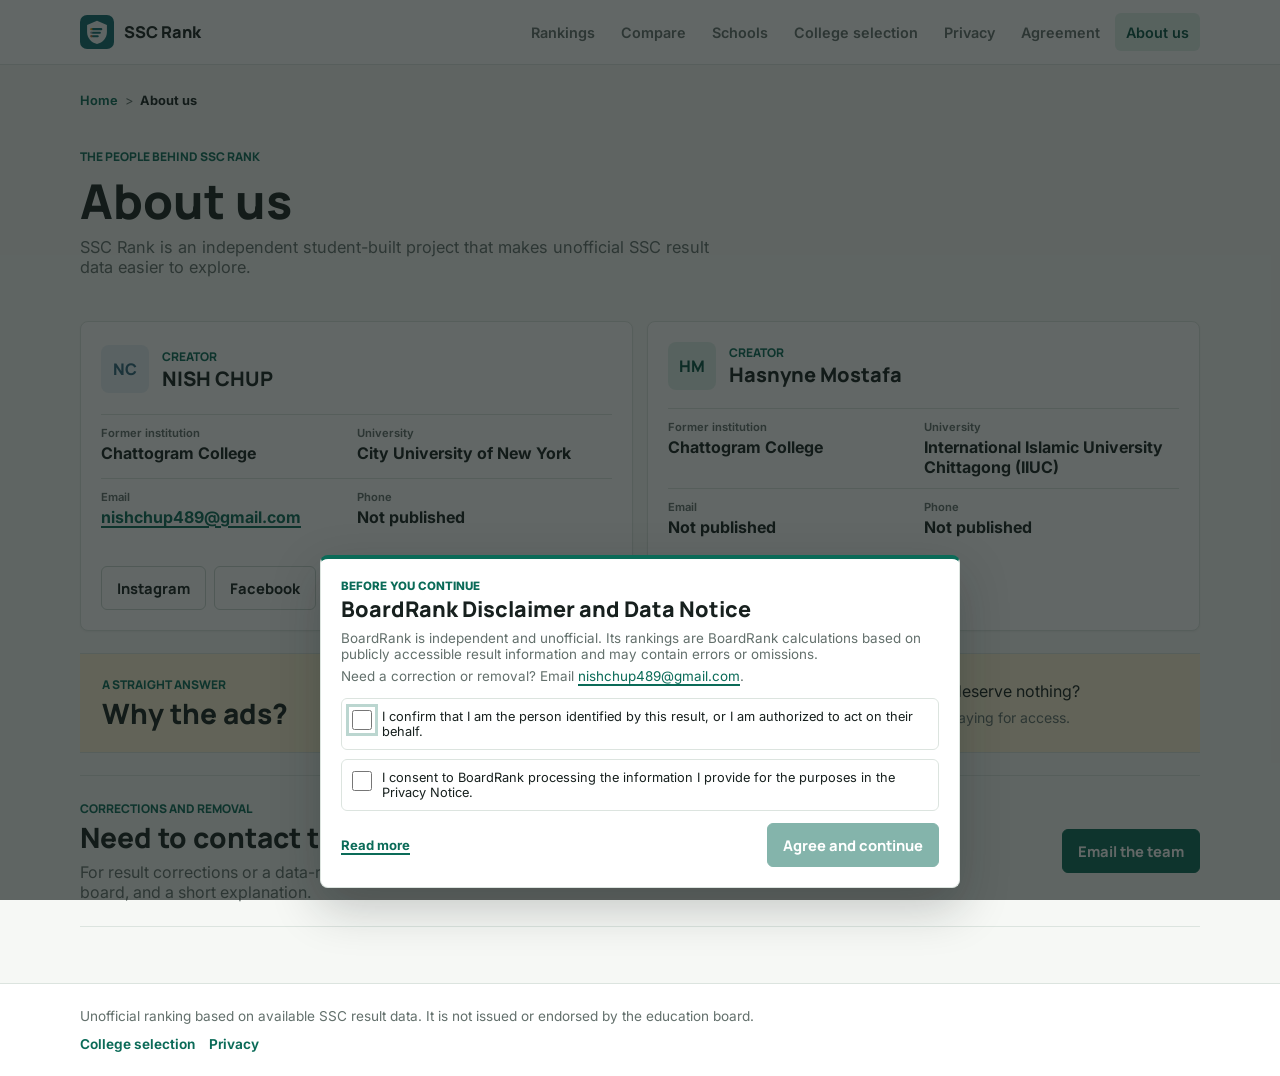
==== about/index.html @ caa02f9b "askdjfh" ====
<!doctype html>
<html lang="en">
  <head>
    <meta charset="utf-8">
    <meta name="viewport" content="width=device-width, initial-scale=1">
    <meta name="description" content="Meet the creators of SSC Rank and find project contact information.">
    <title>About Us | SSC Rank</title>
    <link rel="icon" href="/assets/logo.svg" type="image/svg+xml">
    <link rel="stylesheet" href="/css/global.css?v=5">
    <link rel="stylesheet" href="/css/home.css?v=3">
    <link rel="stylesheet" href="/css/about.css?v=3">
    <script type="module" src="/js/app.js?v=12"></script>
  </head>
  <body data-page="about">
    <header class="site-header">
      <div class="header-inner">
        <a class="brand" href="/">
          <img src="/assets/logo.svg" alt="" width="34" height="34">
          <span>SSC Rank</span>
        </a>
        <nav class="site-nav" aria-label="Primary navigation">
          <a data-nav="rankings" href="/rankings/?exam=ssc&amp;year=2026&amp;board=chattogram&amp;group=science">Rankings</a>
          <a data-nav="schools" href="/school/?exam=ssc&amp;year=2026&amp;board=chattogram&amp;group=science&amp;id=1">Schools</a>
          <a data-nav="college" href="/college/">College selection</a>
          <a data-nav="privacy" href="/privacy/">Privacy</a>
        </nav>
      </div>
    </header>

    <main class="page-shell about-page">
      <nav class="breadcrumb" aria-label="Breadcrumb"><a href="/">Home</a><span>&gt;</span><span aria-current="page">About us</span></nav>
      <section class="intro-block" aria-labelledby="page-title">
        <p class="eyebrow">The people behind SSC Rank</p>
        <h1 id="page-title">About us</h1>
        <p class="lead">SSC Rank is an independent student-built project that makes unofficial SSC result data easier to explore.</p>
      </section>

      <section class="about-grid" aria-label="Project creators">
        <article class="creator-card">
          <div class="creator-heading">
            <span class="creator-initials is-sky" aria-hidden="true">NC</span>
            <div>
              <p class="eyebrow">Creator</p>
              <h2>NISH CHUP</h2>
            </div>
          </div>
          <dl class="creator-details">
            <div><dt>Former institution</dt><dd>Chattogram College</dd></div>
            <div><dt>University</dt><dd>City University of New York</dd></div>
            <div><dt>Email</dt><dd><a href="mailto:nishchup489@gmail.com">nishchup489@gmail.com</a></dd></div>
            <div><dt>Phone</dt><dd>Not published</dd></div>
          </dl>
          <div class="creator-socials" aria-label="NISH CHUP social profiles">
            <a class="button secondary" href="https://www.instagram.com/__nish489___/" target="_blank" rel="noopener noreferrer">Instagram</a>
            <a class="button secondary" href="https://www.facebook.com/sadnan.hossain.nishthup" target="_blank" rel="noopener noreferrer">Facebook</a>
            <a class="button secondary" href="https://www.linkedin.com/in/sadnan-nishthup-7405273a5/" target="_blank" rel="noopener noreferrer">LinkedIn</a>
          </div>
        </article>

        <article class="creator-card">
          <div class="creator-heading">
            <span class="creator-initials" aria-hidden="true">HM</span>
            <div>
              <p class="eyebrow">Creator</p>
              <h2>Hasnyne Mostafa</h2>
            </div>
          </div>
          <dl class="creator-details">
            <div><dt>Former institution</dt><dd>Chattogram College</dd></div>
            <div><dt>University</dt><dd>International Islamic University Chittagong (IIUC)</dd></div>
            <div><dt>Email</dt><dd>Not published</dd></div>
            <div><dt>Phone</dt><dd>Not published</dd></div>
          </dl>
          <div class="creator-socials" aria-label="Hasnyne Mostafa social profiles">
            <a class="button secondary" href="https://www.instagram.com/hasnyne.01" target="_blank" rel="noopener noreferrer">Instagram</a>
            <a class="button secondary" href="https://www.facebook.com/hasnyne.mostafa" target="_blank" rel="noopener noreferrer">Facebook</a>
          </div>
        </article>
      </section>

      <section class="why-ads" aria-labelledby="why-ads-title">
        <div>
          <p class="eyebrow">A straight answer</p>
          <h2 id="why-ads-title">Why the ads?</h2>
        </div>
        <div class="why-ads-copy">
          <p><strong>C&apos;mon, dude.</strong> We made the website for you within 24 hours of your result. We deserve nothing?</p>
          <p>Ads help cover hosting and development so students can keep using SSC Rank without paying for access.</p>
        </div>
      </section>

      <section class="contact-band" aria-labelledby="contact-title">
        <div>
          <p class="eyebrow">Corrections and removal</p>
          <h2 id="contact-title">Need to contact the team?</h2>
          <p>For result corrections or a data-removal request, include the student name, roll number, board, and a short explanation.</p>
        </div>
        <a class="button" href="mailto:nishchup489@gmail.com?subject=SSC%20Rank%20data%20request">Email the team</a>
      </section>
    </main>

    <footer class="site-footer">
      <div class="footer-inner">
        <p data-disclaimer></p>
        <div class="footer-links"><a href="/college/">College selection</a><a href="/privacy/">Privacy</a></div>
      </div>
    </footer>
  </body>
</html>
---- css/global.css ----
@import url("https://fonts.googleapis.com/css2?family=Inter:wght@400;500;600;700&family=Manrope:wght@600;700;800&family=Noto+Sans+Bengali:wght@400;500;600;700&display=swap");

:root {
  color-scheme: light;
  --bg: #f6f8f5;
  --surface: #ffffff;
  --surface-soft: #f0f5f2;
  --text: #17201e;
  --muted: #63706c;
  --line: #dce4df;
  --line-strong: #c9d5cf;
  --primary: #0b6b58;
  --primary-strong: #075344;
  --primary-soft: #dff1e9;
  --accent: #e9ae32;
  --accent-soft: #fff4d5;
  --coral: #d9654f;
  --sky-soft: #e6f0f6;
  --success: #167052;
  --warning: #9b5c0a;
  --danger: #b42318;
  --gold: #e9ae32;
  --silver: #aeb9c0;
  --bronze: #b76c3d;
  --shadow-sm: 0 1px 2px rgba(23, 32, 30, 0.05);
  --shadow: 0 8px 24px rgba(23, 32, 30, 0.07);
  --radius: 8px;
  --radius-sm: 6px;
  --page: min(1120px, calc(100vw - 40px));
  --font-body: "Inter", "Noto Sans Bengali", system-ui, sans-serif;
  --font-display: "Manrope", "Noto Sans Bengali", system-ui, sans-serif;
  font-family: var(--font-body);
}

* {
  box-sizing: border-box;
}

html {
  min-height: 100%;
  background: var(--bg);
  scroll-behavior: smooth;
}

body {
  min-height: 100%;
  margin: 0;
  background: var(--bg);
  color: var(--text);
  font-family: var(--font-body);
  font-size: 16px;
  line-height: 1.55;
}

body,
button,
input,
select,
textarea {
  font: inherit;
}

button,
input,
select,
textarea {
  letter-spacing: 0;
}

button,
a {
  -webkit-tap-highlight-color: transparent;
}

a {
  color: var(--primary);
  text-decoration-thickness: 1.5px;
  text-underline-offset: 3px;
}

a:hover {
  color: var(--primary-strong);
}

img,
svg {
  display: block;
  max-width: 100%;
}

.lucide {
  width: 19px;
  height: 19px;
  flex: 0 0 auto;
  stroke-width: 2.1;
}

i[data-lucide] {
  width: 19px;
  height: 19px;
  display: inline-block;
  flex: 0 0 auto;
}

:focus-visible {
  outline: 3px solid rgba(11, 107, 88, 0.28);
  outline-offset: 3px;
}

.site-header {
  position: sticky;
  top: 0;
  z-index: 30;
  border-bottom: 1px solid rgba(220, 228, 223, 0.9);
  background: rgba(255, 255, 255, 0.96);
  backdrop-filter: blur(14px);
}

.header-inner {
  width: var(--page);
  min-height: 64px;
  margin: 0 auto;
  display: flex;
  align-items: center;
  justify-content: space-between;
  gap: 20px;
}

.brand {
  display: inline-flex;
  align-items: center;
  gap: 10px;
  color: var(--text);
  font-family: var(--font-display);
  font-size: 1.02rem;
  font-weight: 800;
  text-decoration: none;
  white-space: nowrap;
}

.brand img {
  width: 34px;
  height: 34px;
}

.site-nav {
  display: flex;
  align-items: center;
  justify-content: flex-end;
  gap: 4px;
}

.site-nav a {
  min-height: 38px;
  display: inline-flex;
  align-items: center;
  border-radius: var(--radius-sm);
  padding: 8px 11px;
  color: var(--muted);
  font-size: 0.9rem;
  font-weight: 600;
  text-decoration: none;
}

.site-nav a:hover,
.site-nav a.is-active {
  background: var(--primary-soft);
  color: var(--primary-strong);
}

.mobile-header-context {
  display: none;
}

.page-shell {
  width: var(--page);
  margin: 0 auto;
  padding: 28px 0 56px;
}

.intro-block {
  display: grid;
  gap: 10px;
  max-width: 720px;
  margin: 0 0 22px;
}

.eyebrow {
  margin: 0;
  color: var(--primary);
  font-family: var(--font-display);
  font-size: 0.75rem;
  font-weight: 800;
  letter-spacing: 0;
  text-transform: uppercase;
}

h1,
h2,
h3,
p {
  margin-top: 0;
}

h1,
h2,
h3 {
  font-family: var(--font-display);
  letter-spacing: 0;
}

h1 {
  margin-bottom: 0;
  font-size: clamp(2rem, 5vw, 3rem);
  line-height: 1.08;
  font-weight: 800;
}

h2 {
  font-size: clamp(1.3rem, 3vw, 1.75rem);
  line-height: 1.2;
  font-weight: 800;
}

h3 {
  font-size: 1rem;
  line-height: 1.3;
  font-weight: 750;
}

.lead {
  max-width: 640px;
  margin: 0;
  color: var(--muted);
  font-size: 1.02rem;
}

.notice {
  border: 1px solid var(--line);
  border-left: 3px solid var(--primary);
  border-radius: var(--radius);
  background: var(--surface);
  box-shadow: var(--shadow-sm);
  padding: 12px 14px;
  color: var(--muted);
  font-size: 0.9rem;
}

.notice strong {
  color: var(--text);
}

.notice.warning {
  border-left-color: var(--accent);
}

.notice.compact {
  display: flex;
  align-items: flex-start;
  gap: 9px;
  margin: 14px 0 0;
  border: 0;
  border-radius: 0;
  background: transparent;
  box-shadow: none;
  padding: 0;
  font-size: 0.82rem;
}

.notice.compact .lucide {
  width: 17px;
  height: 17px;
  margin-top: 1px;
  color: var(--primary);
}

.breadcrumb {
  display: flex;
  align-items: center;
  gap: 7px;
  margin: 0 0 18px;
  overflow-x: auto;
  color: var(--muted);
  font-size: 0.8rem;
  scrollbar-width: none;
  white-space: nowrap;
}

.breadcrumb::-webkit-scrollbar {
  display: none;
}

.breadcrumb a {
  color: var(--primary);
  font-weight: 650;
  text-decoration: none;
}

.breadcrumb [aria-current="page"] {
  color: var(--text);
  font-weight: 700;
}

.section {
  margin-top: 30px;
}

.card {
  border: 1px solid var(--line);
  border-radius: var(--radius);
  background: var(--surface);
  box-shadow: var(--shadow-sm);
}

.segmented-control {
  display: grid;
  grid-template-columns: repeat(2, minmax(0, 1fr));
  gap: 3px;
  border: 1px solid var(--line);
  border-radius: var(--radius);
  background: var(--surface-soft);
  padding: 3px;
}

.segmented-control button,
.segmented-control a {
  min-height: 38px;
  display: inline-flex;
  align-items: center;
  justify-content: center;
  border: 0;
  border-radius: var(--radius-sm);
  background: transparent;
  color: var(--muted);
  padding: 7px 10px;
  font-size: 0.82rem;
  font-weight: 700;
  text-decoration: none;
  cursor: pointer;
}

.segmented-control button.is-active,
.segmented-control button[aria-pressed="true"],
.segmented-control a.is-active {
  background: var(--surface);
  box-shadow: var(--shadow-sm);
  color: var(--text);
}

.button,
button.button {
  min-height: 44px;
  display: inline-flex;
  align-items: center;
  justify-content: center;
  gap: 8px;
  border: 1px solid var(--primary);
  border-radius: var(--radius-sm);
  background: var(--primary);
  color: #fff;
  padding: 9px 15px;
  font-family: var(--font-display);
  font-size: 0.92rem;
  font-weight: 750;
  text-decoration: none;
  cursor: pointer;
}

.button:hover,
button.button:hover {
  background: var(--primary-strong);
  color: #fff;
}

.button.secondary,
button.button.secondary {
  border-color: var(--line-strong);
  background: var(--surface);
  color: var(--text);
}

.button.secondary:hover,
button.button.secondary:hover {
  border-color: var(--primary);
  background: var(--primary-soft);
  color: var(--primary-strong);
}

.button.ghost,
button.button.ghost {
  border-color: transparent;
  background: transparent;
  color: var(--primary);
}

.button.small,
button.button.small {
  min-height: 38px;
  padding: 7px 11px;
  font-size: 0.84rem;
}

.button.icon-only,
button.button.icon-only {
  width: 44px;
  padding: 0;
}

.button:disabled,
button:disabled {
  opacity: 0.5;
  cursor: not-allowed;
}

.badge {
  min-height: 24px;
  display: inline-flex;
  align-items: center;
  width: max-content;
  border-radius: 999px;
  background: var(--primary-soft);
  color: var(--primary-strong);
  padding: 3px 9px;
  font-size: 0.72rem;
  font-weight: 750;
}

.badge.gold {
  background: var(--accent-soft);
  color: #745200;
}

.badge.silver {
  background: #edf0f2;
  color: #536068;
}

.badge.bronze {
  background: #f5e5da;
  color: #734221;
}

.status-box {
  display: grid;
  gap: 10px;
  border: 1px dashed var(--line-strong);
  border-radius: var(--radius);
  background: rgba(255, 255, 255, 0.8);
  padding: 20px;
  color: var(--muted);
}

.status-box.error {
  border-color: rgba(180, 35, 24, 0.3);
  background: #fff8f7;
  color: #7a271a;
}

.site-footer {
  border-top: 1px solid var(--line);
  background: var(--surface);
}

.footer-inner {
  width: var(--page);
  margin: 0 auto;
  padding: 24px 0;
  display: grid;
  gap: 12px;
  color: var(--muted);
  font-size: 0.85rem;
}

.footer-inner p {
  margin-bottom: 0;
}

.footer-links {
  display: flex;
  flex-wrap: wrap;
  gap: 14px;
}

.footer-links a {
  font-weight: 650;
  text-decoration: none;
}

.mobile-nav {
  display: none;
}

body.has-consent-gate {
  overflow: hidden;
}

.consent-gate {
  position: fixed;
  inset: 0;
  z-index: 200;
  display: grid;
  align-items: end;
  background: rgba(17, 25, 23, 0.66);
  padding: 12px;
}

.consent-dialog {
  width: min(640px, 100%);
  max-height: calc(100dvh - 24px);
  overflow: auto;
  margin: 0 auto;
  border: 1px solid var(--line);
  border-top: 4px solid var(--primary);
  border-radius: var(--radius);
  background: var(--surface);
  box-shadow: 0 18px 50px rgba(17, 25, 23, 0.24);
  padding: 20px;
}

.consent-dialog h2,
.consent-dialog p {
  margin: 0;
}

.consent-dialog h2 {
  margin-top: 3px;
  font-size: 1.35rem;
}

.consent-kicker {
  color: var(--primary);
  font-size: 0.72rem;
  font-weight: 800;
  text-transform: uppercase;
}

.consent-summary,
.consent-contact {
  color: var(--muted);
  font-size: 0.84rem;
}

.consent-summary {
  margin-top: 8px !important;
}

.consent-contact {
  margin-top: 6px !important;
}

.consent-form {
  display: grid;
  gap: 9px;
  margin-top: 14px;
}

.consent-choice {
  min-height: 48px;
  display: grid;
  grid-template-columns: 20px minmax(0, 1fr);
  gap: 10px;
  align-items: start;
  border: 1px solid var(--line);
  border-radius: var(--radius-sm);
  padding: 10px;
  color: var(--text);
  font-size: 0.8rem;
  cursor: pointer;
}

.consent-choice input {
  width: 20px;
  height: 20px;
  margin: 1px 0 0;
  accent-color: var(--primary);
}

.consent-actions {
  display: flex;
  align-items: center;
  justify-content: space-between;
  gap: 14px;
  margin-top: 3px;
}

.consent-actions a {
  min-height: 44px;
  display: inline-flex;
  align-items: center;
  font-size: 0.82rem;
  font-weight: 700;
}

.sr-only {
  position: absolute;
  width: 1px;
  height: 1px;
  padding: 0;
  margin: -1px;
  overflow: hidden;
  clip: rect(0, 0, 0, 0);
  white-space: nowrap;
  border: 0;
}

[hidden] {
  display: none !important;
}

@media (min-width: 761px) and (max-width: 900px) {
  .site-nav a[href="#boards"] {
    display: none;
  }

  .site-nav a {
    padding-right: 9px;
    padding-left: 9px;
    font-size: 0.84rem;
  }
}

@media (max-width: 760px) {
  :root {
    --page: calc(100vw - 24px);
  }

  body {
    padding-bottom: calc(68px + env(safe-area-inset-bottom));
    font-size: 15px;
  }

  .header-inner {
    min-height: 58px;
  }

  .brand {
    gap: 8px;
    font-size: 0.96rem;
  }

  .brand img {
    width: 32px;
    height: 32px;
  }

  .site-nav {
    display: none;
  }

  .mobile-header-context {
    min-height: 30px;
    display: inline-flex;
    align-items: center;
    border: 1px solid var(--line);
    border-radius: 999px;
    background: var(--surface-soft);
    padding: 4px 9px;
    color: var(--primary-strong);
    font-size: 0.72rem;
    font-weight: 700;
  }

  .page-shell {
    padding: 18px 0 36px;
  }

  .breadcrumb {
    margin-bottom: 13px;
    font-size: 0.75rem;
  }

  h1 {
    font-size: 1.9rem;
  }

  h2 {
    font-size: 1.3rem;
  }

  .lead {
    font-size: 0.94rem;
  }

  .site-footer {
    display: none;
  }

  .consent-gate {
    padding: 8px 8px calc(8px + env(safe-area-inset-bottom));
  }

  .consent-dialog {
    max-height: calc(100dvh - 16px - env(safe-area-inset-bottom));
    padding: 16px;
  }

  .consent-dialog h2 {
    font-size: 1.18rem;
  }

  .consent-actions {
    align-items: stretch;
    flex-direction: column-reverse;
    gap: 4px;
  }

  .consent-actions .button,
  .consent-actions a {
    width: 100%;
    justify-content: center;
  }

  .mobile-nav {
    position: fixed;
    right: 0;
    bottom: 0;
    left: 0;
    z-index: 40;
    min-height: calc(64px + env(safe-area-inset-bottom));
    display: grid;
    grid-template-columns: repeat(5, minmax(0, 1fr));
    border-top: 1px solid var(--line);
    background: rgba(255, 255, 255, 0.98);
    padding: 5px 8px env(safe-area-inset-bottom);
    box-shadow: 0 -8px 24px rgba(23, 32, 30, 0.08);
    backdrop-filter: blur(14px);
  }

  .mobile-nav > a,
  .mobile-nav summary {
    min-width: 0;
    min-height: 54px;
    display: flex;
    flex-direction: column;
    align-items: center;
    justify-content: center;
    gap: 2px;
    border-radius: var(--radius-sm);
    color: var(--muted);
    font-size: 0.68rem;
    font-weight: 650;
    text-decoration: none;
    cursor: pointer;
    list-style: none;
  }

  .mobile-nav summary::-webkit-details-marker {
    display: none;
  }

  .mobile-nav > a.is-active,
  .mobile-more.is-active summary {
    background: var(--primary-soft);
    color: var(--primary-strong);
  }

  .mobile-nav .lucide {
    width: 21px;
    height: 21px;
  }

  .mobile-more {
    position: relative;
  }

  .mobile-more-menu {
    position: fixed;
    right: 12px;
    bottom: calc(72px + env(safe-area-inset-bottom));
    width: min(240px, calc(100vw - 24px));
    display: grid;
    gap: 4px;
    border: 1px solid var(--line);
    border-radius: var(--radius);
    background: var(--surface);
    box-shadow: var(--shadow);
    padding: 8px;
  }

  .mobile-more-menu a {
    min-height: 44px;
    display: flex;
    align-items: center;
    gap: 10px;
    border-radius: var(--radius-sm);
    padding: 8px 10px;
    color: var(--text);
    font-weight: 650;
    text-decoration: none;
  }
}

@media (prefers-reduced-motion: reduce) {
  html {
    scroll-behavior: auto;
  }

  *,
  *::before,
  *::after {
    scroll-behavior: auto !important;
    transition-duration: 0.01ms !important;
  }
}
---- css/home.css ----
.home-page {
  padding-top: 0;
}

.home-hero {
  display: grid;
  grid-template-columns: minmax(0, 1.05fr) minmax(340px, 0.95fr);
  gap: 56px;
  align-items: center;
  min-height: 560px;
  padding: 56px 0 48px;
}

.home-copy {
  display: grid;
  gap: 18px;
  max-width: 620px;
}

.home-copy h1 {
  max-width: 600px;
  font-size: clamp(2.5rem, 6vw, 4.65rem);
  line-height: 1.01;
}

.home-copy .lead {
  max-width: 560px;
  font-size: 1.08rem;
}

.context-chips {
  display: flex;
  flex-wrap: wrap;
  gap: 8px;
}

.context-chip {
  min-height: 30px;
  display: inline-flex;
  align-items: center;
  gap: 6px;
  border: 1px solid var(--line);
  border-radius: 999px;
  background: var(--surface);
  padding: 5px 10px;
  color: var(--muted);
  font-size: 0.78rem;
  font-weight: 650;
}

.context-chip.is-live {
  border-color: rgba(11, 107, 88, 0.2);
  background: var(--primary-soft);
  color: var(--primary-strong);
}

.context-chip.is-live::before {
  width: 7px;
  height: 7px;
  border-radius: 50%;
  background: var(--primary);
  content: "";
}

.home-finder {
  border: 1px solid var(--line);
  border-top: 4px solid var(--primary);
  border-radius: var(--radius);
  background: var(--surface);
  box-shadow: var(--shadow);
  padding: 22px;
}

.home-finder h2 {
  margin: 0 0 5px;
  font-size: 1.35rem;
}

.home-finder > p {
  margin: 0 0 18px;
  color: var(--muted);
  font-size: 0.9rem;
}

.finder-form {
  display: grid;
  gap: 14px;
}

.home-search-modes {
  grid-template-columns: repeat(3, minmax(0, 1fr));
}

.home-search-modes button {
  min-height: 44px;
  padding-right: 6px;
  padding-left: 6px;
}

.form-label {
  display: block;
  margin-bottom: 6px;
  color: var(--text);
  font-size: 0.78rem;
  font-weight: 700;
}

.finder-form select,
.finder-form input {
  width: 100%;
  min-height: 48px;
  border: 1px solid var(--line-strong);
  border-radius: var(--radius-sm);
  background: var(--surface);
  color: var(--text);
  padding: 11px 12px;
}

.finder-form input::placeholder {
  color: #8b9692;
}

.finder-submit {
  width: 100%;
}

.finder-error {
  margin: -4px 0 0;
  color: var(--danger);
  font-size: 0.8rem;
  font-weight: 600;
}

.home-trust {
  display: grid;
  grid-template-columns: repeat(3, minmax(0, 1fr));
  border-top: 1px solid var(--line);
  border-bottom: 1px solid var(--line);
}

.trust-item {
  min-height: 96px;
  display: grid;
  grid-template-columns: auto 1fr;
  gap: 12px;
  align-items: center;
  padding: 20px;
}

.trust-item + .trust-item {
  border-left: 1px solid var(--line);
}

.trust-icon {
  width: 40px;
  height: 40px;
  display: grid;
  place-items: center;
  border-radius: var(--radius);
  background: var(--primary-soft);
  color: var(--primary);
}

.trust-icon.is-gold {
  background: var(--accent-soft);
  color: var(--warning);
}

.trust-icon.is-sky {
  background: var(--sky-soft);
  color: #30677f;
}

.trust-item strong,
.trust-item span {
  display: block;
}

.trust-item strong {
  font-family: var(--font-display);
  font-size: 0.92rem;
}

.trust-item span {
  color: var(--muted);
  font-size: 0.78rem;
}

.browse-section {
  padding: 48px 0 8px;
}

.browse-heading {
  display: flex;
  align-items: flex-end;
  justify-content: space-between;
  gap: 20px;
  margin-bottom: 18px;
}

.browse-heading h2,
.browse-heading p {
  margin-bottom: 0;
}

.browse-heading p {
  color: var(--muted);
}

.quick-group-grid {
  display: grid;
  grid-template-columns: repeat(3, 1fr);
  gap: 12px;
}

.quick-group-card {
  min-height: 142px;
  display: grid;
  grid-template-rows: auto 1fr auto;
  gap: 10px;
  border: 1px solid var(--line);
  border-radius: var(--radius);
  background: var(--surface);
  box-shadow: var(--shadow-sm);
  padding: 17px;
  color: var(--text);
  text-decoration: none;
}

.quick-group-card:hover {
  border-color: rgba(11, 107, 88, 0.35);
  color: var(--text);
  box-shadow: var(--shadow);
}

.quick-group-card.is-coming-soon {
  border-style: dashed;
  background: #f8faf8;
  box-shadow: none;
  cursor: not-allowed;
}

.quick-group-card.is-coming-soon:hover {
  border-color: var(--line-strong);
  box-shadow: none;
}

.quick-group-card.is-coming-soon .card-link-label {
  color: var(--warning);
}

.release-notice {
  margin: 0 0 6px;
}

.quick-group-card .group-icon {
  width: 36px;
  height: 36px;
  display: grid;
  place-items: center;
  border-radius: var(--radius);
  background: var(--primary-soft);
  color: var(--primary);
}

.quick-group-card:nth-child(2) .group-icon {
  background: var(--sky-soft);
  color: #30677f;
}

.quick-group-card:nth-child(3) .group-icon {
  background: var(--accent-soft);
  color: var(--warning);
}

.quick-group-card h3,
.quick-group-card p {
  margin: 0;
}

.quick-group-card p {
  color: var(--muted);
  font-size: 0.82rem;
}

.card-link-label {
  display: flex;
  align-items: center;
  justify-content: space-between;
  color: var(--primary);
  font-size: 0.8rem;
  font-weight: 700;
}

.selection-page {
  display: grid;
  gap: 22px;
}

.selection-grid {
  display: grid;
  grid-template-columns: repeat(auto-fit, minmax(220px, 1fr));
  gap: 12px;
}

.selection-card {
  min-height: 156px;
  display: flex;
  flex-direction: column;
  justify-content: space-between;
  gap: 16px;
  border: 1px solid var(--line);
  border-radius: var(--radius);
  background: var(--surface);
  box-shadow: var(--shadow-sm);
  padding: 17px;
  color: var(--text);
  text-decoration: none;
}

.selection-card:hover {
  border-color: rgba(11, 107, 88, 0.35);
  color: var(--text);
  box-shadow: var(--shadow);
}

.selection-card.is-active {
  border-top: 3px solid var(--primary);
}

.selection-card.is-disabled {
  background: #f3f5f3;
  color: var(--muted);
  box-shadow: none;
}

.selection-card.is-disabled:hover {
  border-color: var(--line);
}

.selection-card h2,
.selection-card h3 {
  margin: 0 0 6px;
  font-size: 1.18rem;
}

.selection-card p {
  margin: 0;
  color: var(--muted);
  font-size: 0.86rem;
}

.selection-card-footer {
  display: flex;
  align-items: center;
  justify-content: space-between;
  gap: 10px;
  color: var(--primary);
  font-size: 0.82rem;
  font-weight: 700;
}

.selection-meta {
  display: grid;
  gap: 6px;
}

.context-panel {
  display: grid;
  gap: 8px;
  border: 1px solid var(--line);
  border-radius: var(--radius);
  background: var(--surface);
  padding: 16px;
}

.context-panel p {
  margin: 0;
  color: var(--muted);
}

.board-section {
  scroll-margin-top: 82px;
  border-top: 1px solid var(--line);
  padding: 46px 0 50px;
}

.board-section .browse-heading {
  margin-bottom: 6px;
}

.section-lead {
  max-width: 680px;
  margin: 0 0 20px;
  color: var(--muted);
  font-size: 0.92rem;
}

.home-board-grid {
  grid-template-columns: repeat(3, minmax(0, 1fr));
}

.home-board-grid .selection-card {
  min-height: 132px;
}

.home-board-grid .selection-card.is-active {
  grid-column: span 2;
  background: var(--surface);
}

.ssc-overview {
  display: grid;
  grid-template-columns: minmax(0, 0.9fr) minmax(420px, 1.1fr);
  gap: 48px;
  align-items: center;
  border-top: 1px solid var(--line);
  padding: 50px 0 10px;
}

.overview-copy {
  display: grid;
  gap: 9px;
}

.overview-copy h2,
.overview-copy p {
  margin: 0;
}

.overview-copy p:not(.eyebrow) {
  color: var(--muted);
}

.overview-copy a {
  width: max-content;
  margin-top: 4px;
  font-size: 0.88rem;
  font-weight: 700;
}

.overview-stats {
  display: grid;
  grid-template-columns: repeat(4, minmax(0, 1fr));
  margin: 0;
  border-top: 1px solid var(--line);
  border-bottom: 1px solid var(--line);
}

.overview-stats div {
  min-width: 0;
  padding: 18px 14px;
}

.overview-stats div + div {
  border-left: 1px solid var(--line);
}

.overview-stats dt {
  color: var(--text);
  font-family: var(--font-display);
  font-size: 1.65rem;
  font-weight: 800;
  line-height: 1.1;
}

.overview-stats dd {
  margin: 5px 0 0;
  color: var(--muted);
  font-size: 0.76rem;
}

.visit-section {
  display: grid;
  grid-template-columns: minmax(0, 1fr) minmax(420px, 0.9fr);
  gap: 48px;
  align-items: center;
  border-top: 1px solid var(--line);
  padding: 34px 0 2px;
}

.visit-copy {
  display: grid;
  gap: 7px;
}

.visit-copy h2,
.visit-copy p {
  margin: 0;
}

.visit-copy p:not(.eyebrow) {
  color: var(--muted);
  font-size: 0.86rem;
}

.visit-stats {
  display: grid;
  grid-template-columns: repeat(3, minmax(0, 1fr));
  margin: 0;
  border: 1px solid var(--line);
  border-radius: var(--radius);
  background: var(--surface);
}

.visit-stats div {
  min-width: 0;
  padding: 15px;
}

.visit-stats div + div {
  border-left: 1px solid var(--line);
}

.visit-stats dt {
  font-family: var(--font-display);
  font-size: 1.45rem;
  font-weight: 800;
  font-variant-numeric: tabular-nums;
}

.visit-stats dd {
  margin: 3px 0 0;
  color: var(--muted);
  font-size: 0.72rem;
}

.home-footer-inner {
  grid-template-columns: minmax(0, 1fr) auto;
  gap: 40px;
  align-items: start;
  padding: 32px 0;
}

.footer-brand-block,
.footer-credit-block {
  display: grid;
  gap: 9px;
}

.footer-brand-block > p {
  max-width: 420px;
}

.footer-credit-block {
  justify-items: end;
  text-align: right;
}

.footer-credit-block .footer-links {
  justify-content: flex-end;
}

@media (max-width: 820px) {
  .home-hero {
    grid-template-columns: 1fr;
    gap: 32px;
    min-height: 0;
    padding: 42px 0;
  }

  .home-copy {
    max-width: 680px;
  }

  .quick-group-grid {
    grid-template-columns: 1fr;
  }

  .ssc-overview {
    grid-template-columns: 1fr;
    gap: 24px;
  }

  .visit-section {
    grid-template-columns: 1fr;
    gap: 20px;
  }
}

@media (max-width: 760px) {
  .home-hero {
    gap: 18px;
    padding: 20px 0 24px;
  }

  .home-copy {
    gap: 12px;
  }

  .home-copy h1 {
    max-width: 340px;
    font-size: 2.45rem;
    line-height: 1.04;
  }

  .home-copy .lead {
    font-size: 0.94rem;
  }

  .home-finder {
    padding: 17px;
  }

  .home-trust {
    grid-template-columns: 1fr;
  }

  .trust-item {
    min-height: 76px;
    padding: 14px 0;
  }

  .trust-item + .trust-item {
    border-top: 1px solid var(--line);
    border-left: 0;
  }

  .browse-section {
    padding-top: 34px;
  }

  .browse-heading {
    align-items: flex-start;
    flex-direction: column;
    gap: 4px;
  }

  .selection-grid {
    grid-template-columns: 1fr;
  }

  .selection-card {
    min-height: 132px;
  }

  .board-section {
    scroll-margin-top: 66px;
    padding: 34px 0;
  }

  .home-board-grid {
    grid-template-columns: repeat(2, minmax(0, 1fr));
    gap: 9px;
  }

  .home-board-grid .selection-card {
    min-height: 112px;
    gap: 10px;
    padding: 13px;
  }

  .home-board-grid .selection-card.is-active {
    grid-column: span 2;
    min-height: 124px;
  }

  .home-board-grid .selection-card.is-disabled p {
    display: none;
  }

  .home-board-grid .selection-card.is-disabled .selection-card-footer > :last-child {
    display: none;
  }

  .home-board-grid .selection-card h2 {
    font-size: 1rem;
  }

  .home-board-grid .selection-card-footer {
    align-items: flex-end;
    font-size: 0.72rem;
  }

  .ssc-overview {
    gap: 20px;
    padding: 36px 0 4px;
  }

  .visit-section {
    gap: 16px;
    padding-top: 30px;
  }

  .visit-stats div {
    padding: 12px 9px;
  }

  .visit-stats dt {
    font-size: 1.25rem;
  }

  .overview-stats {
    grid-template-columns: repeat(2, minmax(0, 1fr));
  }

  .overview-stats div:nth-child(3) {
    border-left: 0;
  }

  .overview-stats div:nth-child(n + 3) {
    border-top: 1px solid var(--line);
  }

  .home-footer {
    display: block;
  }

  .home-footer-inner {
    grid-template-columns: 1fr;
    gap: 24px;
    padding: 28px 0 30px;
  }

  .footer-credit-block {
    justify-items: start;
    text-align: left;
  }

  .footer-credit-block .footer-links {
    justify-content: flex-start;
  }
}
---- css/about.css ----
.about-page {
  display: grid;
  gap: 22px;
}

.about-grid {
  display: grid;
  grid-template-columns: repeat(2, minmax(0, 1fr));
  gap: 14px;
}

.creator-card {
  min-width: 0;
  display: grid;
  gap: 18px;
  border: 1px solid var(--line);
  border-radius: var(--radius);
  background: var(--surface);
  box-shadow: var(--shadow-sm);
  padding: 20px;
}

.creator-heading {
  display: flex;
  gap: 13px;
  align-items: center;
}

.creator-heading h2 {
  margin: 2px 0 0;
  font-size: 1.25rem;
}

.creator-initials {
  width: 48px;
  height: 48px;
  display: grid;
  flex: 0 0 auto;
  place-items: center;
  border-radius: var(--radius);
  background: var(--primary-soft);
  color: var(--primary-strong);
  font-family: var(--font-display);
  font-weight: 800;
}

.creator-initials.is-sky {
  background: var(--sky-soft);
  color: #30677f;
}

.creator-details {
  display: grid;
  grid-template-columns: repeat(2, minmax(0, 1fr));
  margin: 0;
}

.creator-details div {
  min-width: 0;
  border-top: 1px solid var(--line);
  padding: 11px 12px 11px 0;
}

.creator-details dt {
  color: var(--muted);
  font-size: 0.7rem;
  font-weight: 650;
}

.creator-details dd {
  margin: 3px 0 0;
  overflow-wrap: anywhere;
  font-weight: 700;
}

.creator-socials {
  display: flex;
  flex-wrap: wrap;
  gap: 8px;
  align-self: end;
}

.creator-socials .button {
  width: max-content;
}

.why-ads {
  display: grid;
  grid-template-columns: minmax(180px, 0.45fr) minmax(0, 1.55fr);
  gap: 32px;
  border-top: 1px solid var(--line);
  border-bottom: 1px solid var(--line);
  background: var(--accent-soft);
  padding: 22px;
}

.why-ads h2,
.why-ads p {
  margin: 0;
}

.why-ads h2 {
  margin-top: 4px;
}

.why-ads-copy {
  display: grid;
  gap: 8px;
  align-content: center;
}

.why-ads-copy p:last-child {
  color: var(--muted);
  font-size: 0.88rem;
}

.contact-band {
  display: flex;
  align-items: center;
  justify-content: space-between;
  gap: 24px;
  border-top: 1px solid var(--line);
  border-bottom: 1px solid var(--line);
  padding: 24px 0;
}

.contact-band h2,
.contact-band p {
  margin: 0;
}

.contact-band h2 {
  margin-top: 4px;
}

.contact-band p:not(.eyebrow) {
  max-width: 680px;
  margin-top: 7px;
  color: var(--muted);
}

@media (max-width: 760px) {
  .about-grid {
    grid-template-columns: 1fr;
  }

  .creator-card {
    padding: 16px;
  }

  .creator-details {
    grid-template-columns: 1fr;
  }

  .contact-band {
    align-items: flex-start;
    flex-direction: column;
  }

  .why-ads {
    grid-template-columns: 1fr;
    gap: 12px;
    padding: 18px 14px;
  }
}
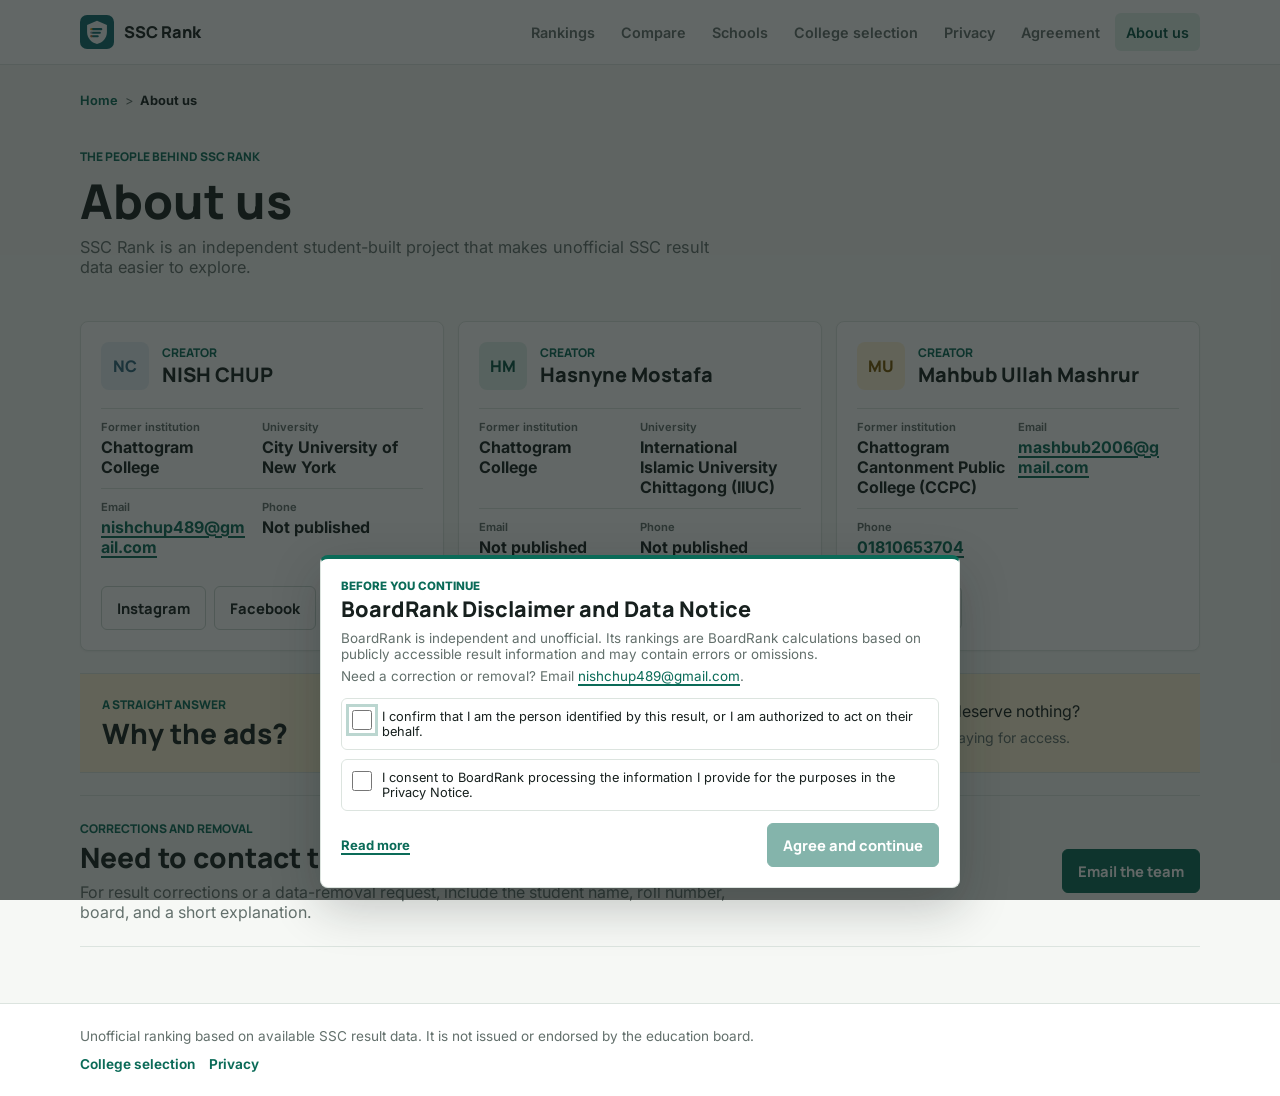
==== commit 840275a6: "asdjkfhasdlk" ====
--- a/about/index.html
+++ b/about/index.html
@@ -3,13 +3,15 @@
   <head>
     <meta charset="utf-8">
     <meta name="viewport" content="width=device-width, initial-scale=1">
-    <meta name="description" content="Meet the creators of SSC Rank and find project contact information.">
-    <title>About Us | SSC Rank</title>
+    <meta name="description" content="Learn about SSC Rank, an independent project that helps students explore available SSC result data.">
+    <meta name="robots" content="index,follow,max-image-preview:large,max-snippet:-1,max-video-preview:-1">
+    <title>About SSC Rank | Independent SSC Result Explorer</title>
     <link rel="icon" href="/assets/logo.svg" type="image/svg+xml">
     <link rel="stylesheet" href="/css/global.css?v=5">
     <link rel="stylesheet" href="/css/home.css?v=3">
-    <link rel="stylesheet" href="/css/about.css?v=3">
-    <script type="module" src="/js/app.js?v=12"></script>
+    <link rel="stylesheet" href="/css/about.css?v=4">
+    <script type="module" src="/js/app.js?v=14"></script>
+    <script type="module" src="/js/seo.js?v=1"></script>
   </head>
   <body data-page="about">
     <header class="site-header">
@@ -76,6 +78,24 @@
             <a class="button secondary" href="https://www.facebook.com/hasnyne.mostafa" target="_blank" rel="noopener noreferrer">Facebook</a>
           </div>
         </article>
+
+        <article class="creator-card">
+          <div class="creator-heading">
+            <span class="creator-initials is-gold" aria-hidden="true">MU</span>
+            <div>
+              <p class="eyebrow">Creator</p>
+              <h2>Mahbub Ullah Mashrur</h2>
+            </div>
+          </div>
+          <dl class="creator-details">
+            <div><dt>Former institution</dt><dd>Chattogram Cantonment Public College (CCPC)</dd></div>
+            <div><dt>Email</dt><dd><a href="mailto:mashbub2006@gmail.com">mashbub2006@gmail.com</a></dd></div>
+            <div><dt>Phone</dt><dd><a href="tel:+8801810653704">01810653704</a></dd></div>
+          </dl>
+          <div class="creator-socials" aria-label="Mahbub Ullah Mashrur social profiles">
+            <a class="button secondary" href="https://www.instagram.com/mahbubullahmashrur/" target="_blank" rel="noopener noreferrer">Instagram</a>
+          </div>
+        </article>
       </section>
 
       <section class="why-ads" aria-labelledby="why-ads-title">
--- a/css/home.css
+++ b/css/home.css
@@ -494,6 +494,10 @@
   font-size: 0.86rem;
 }
 
+.visit-copy [data-traffic-status].is-error {
+  color: var(--danger, #b42318);
+}
+
 .visit-stats {
   display: grid;
   grid-template-columns: repeat(3, minmax(0, 1fr));
@@ -584,6 +588,11 @@
     padding: 20px 0 24px;
   }
 
+  .home-copy .context-chips,
+  .home-copy .lead {
+    display: none;
+  }
+
   .home-copy {
     gap: 12px;
   }
@@ -594,10 +603,6 @@
     line-height: 1.04;
   }
 
-  .home-copy .lead {
-    font-size: 0.94rem;
-  }
-
   .home-finder {
     padding: 17px;
   }
--- a/css/about.css
+++ b/css/about.css
@@ -5,7 +5,7 @@
 
 .about-grid {
   display: grid;
-  grid-template-columns: repeat(2, minmax(0, 1fr));
+  grid-template-columns: repeat(auto-fit, minmax(300px, 1fr));
   gap: 14px;
 }
 
@@ -47,6 +47,11 @@
 .creator-initials.is-sky {
   background: var(--sky-soft);
   color: #30677f;
+}
+
+.creator-initials.is-gold {
+  background: var(--accent-soft);
+  color: #795700;
 }
 
 .creator-details {
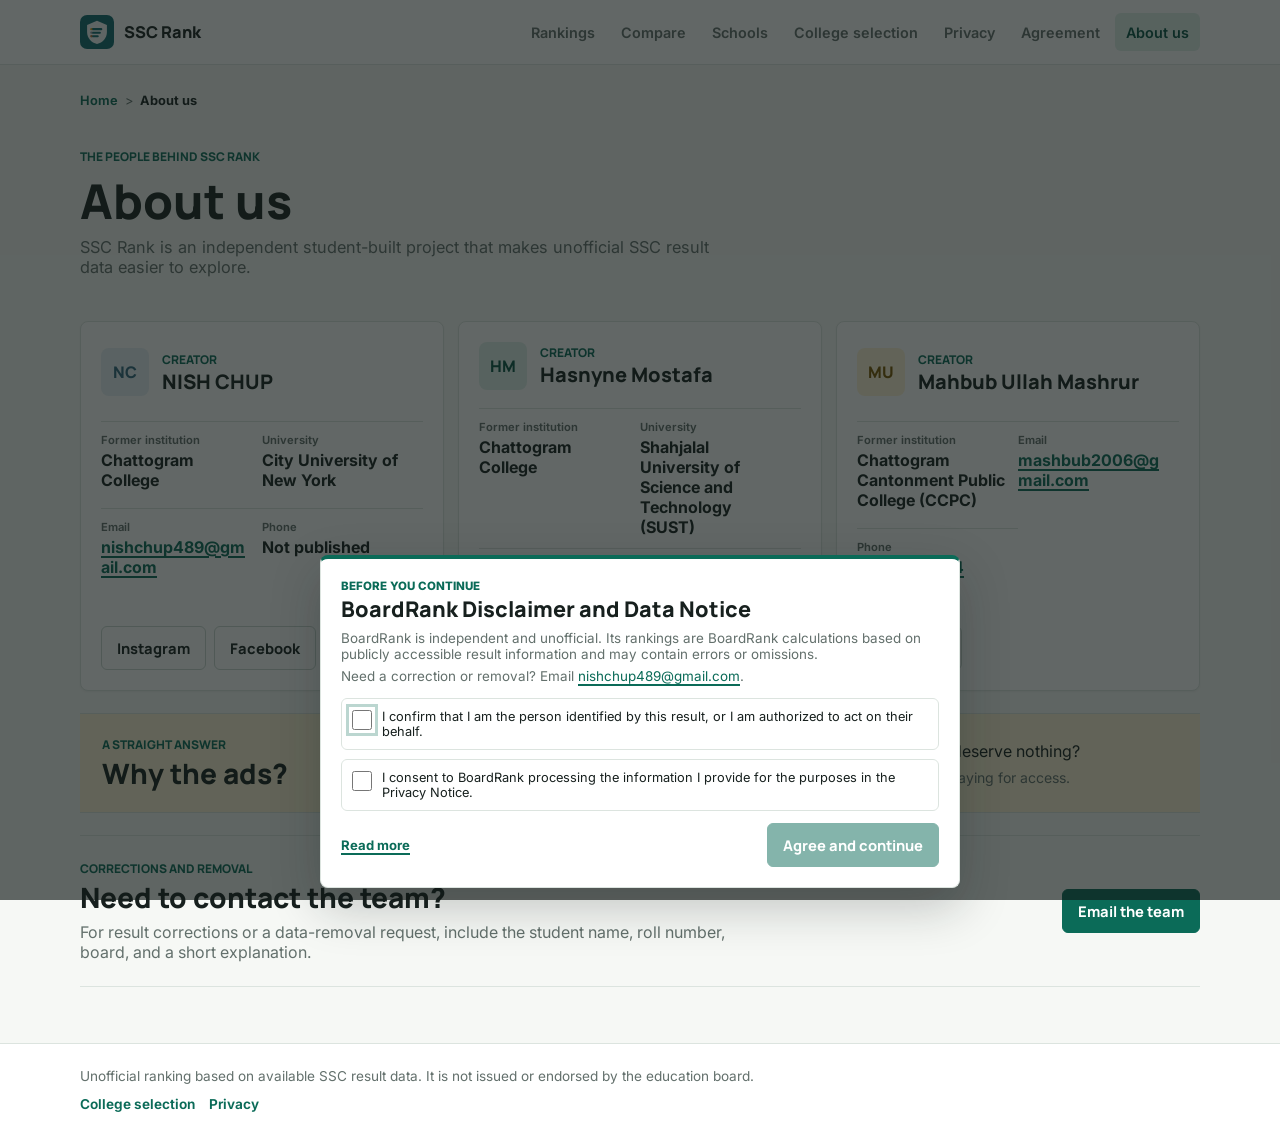
==== commit 7e993146: "jhgkjhgljk" ====
--- a/about/index.html
+++ b/about/index.html
@@ -7,11 +7,11 @@
     <meta name="robots" content="index,follow,max-image-preview:large,max-snippet:-1,max-video-preview:-1">
     <title>About SSC Rank | Independent SSC Result Explorer</title>
     <link rel="icon" href="/assets/logo.svg" type="image/svg+xml">
-    <link rel="stylesheet" href="/css/global.css?v=5">
+    <link rel="stylesheet" href="/css/global.css?v=6">
     <link rel="stylesheet" href="/css/home.css?v=3">
     <link rel="stylesheet" href="/css/about.css?v=4">
-    <script type="module" src="/js/app.js?v=14"></script>
-    <script type="module" src="/js/seo.js?v=1"></script>
+    <script type="module" src="/js/app.js?v=17"></script>
+    <script type="module" src="/js/seo.js?v=3"></script>
   </head>
   <body data-page="about">
     <header class="site-header">
@@ -69,7 +69,7 @@
           </div>
           <dl class="creator-details">
             <div><dt>Former institution</dt><dd>Chattogram College</dd></div>
-            <div><dt>University</dt><dd>International Islamic University Chittagong (IIUC)</dd></div>
+            <div><dt>University</dt><dd>Shahjalal University of Science and Technology (SUST)</dd></div>
             <div><dt>Email</dt><dd>Not published</dd></div>
             <div><dt>Phone</dt><dd>Not published</dd></div>
           </dl>
--- a/css/global.css
+++ b/css/global.css
@@ -347,6 +347,59 @@
   color: var(--text);
 }
 
+.search-match-feedback {
+  margin: 7px 0 0;
+  color: var(--primary-strong);
+  font-size: 0.78rem;
+  font-weight: 650;
+}
+
+.search-suggestions {
+  max-height: 300px;
+  display: grid;
+  gap: 3px;
+  overflow-y: auto;
+  margin-top: 7px;
+  border: 1px solid var(--line-strong);
+  border-radius: var(--radius);
+  background: var(--surface);
+  box-shadow: var(--shadow);
+  padding: 5px;
+}
+
+.search-suggestion-item {
+  min-width: 0;
+  display: grid;
+  gap: 2px;
+  border-radius: var(--radius-sm);
+  padding: 9px 10px;
+  color: var(--text);
+  text-decoration: none;
+}
+
+.search-suggestion-item:hover,
+.search-suggestion-item:focus-visible {
+  background: var(--primary-soft);
+  color: var(--primary-strong);
+}
+
+.search-suggestion-primary,
+.search-suggestion-meta {
+  overflow: hidden;
+  text-overflow: ellipsis;
+  white-space: nowrap;
+}
+
+.search-suggestion-primary {
+  font-family: var(--font-display);
+  font-size: 0.84rem;
+}
+
+.search-suggestion-meta {
+  color: var(--muted);
+  font-size: 0.72rem;
+}
+
 .button,
 button.button {
   min-height: 44px;
@@ -718,7 +771,7 @@
     z-index: 40;
     min-height: calc(64px + env(safe-area-inset-bottom));
     display: grid;
-    grid-template-columns: repeat(5, minmax(0, 1fr));
+    grid-template-columns: minmax(0, 1fr) minmax(0, 1fr) minmax(72px, 1.2fr) minmax(0, 1fr) minmax(0, 1fr);
     border-top: 1px solid var(--line);
     background: rgba(255, 255, 255, 0.98);
     padding: 5px 8px env(safe-area-inset-bottom);
@@ -759,6 +812,33 @@
     height: 21px;
   }
 
+  .mobile-nav > a.mobile-find-action {
+    position: relative;
+    z-index: 1;
+    overflow: visible;
+    color: var(--primary-strong);
+    font-weight: 800;
+  }
+
+  .mobile-find-icon {
+    width: 50px;
+    height: 50px;
+    display: grid;
+    place-items: center;
+    margin-top: -25px;
+    border: 5px solid var(--bg);
+    border-radius: 50%;
+    background: var(--primary);
+    box-shadow: 0 7px 18px rgba(7, 83, 68, 0.28);
+    color: #fff;
+  }
+
+  .mobile-nav .mobile-find-icon .lucide {
+    width: 22px;
+    height: 22px;
+    stroke-width: 2.5;
+  }
+
   .mobile-more {
     position: relative;
   }
--- a/css/home.css
+++ b/css/home.css
@@ -129,6 +129,265 @@
   color: var(--danger);
   font-size: 0.8rem;
   font-weight: 600;
+}
+
+.science-champions {
+  position: relative;
+  overflow: hidden;
+  margin: 4px 0 48px;
+  border: 1px solid #e5d4a4;
+  border-top: 4px solid var(--gold);
+  border-radius: var(--radius);
+  background:
+    radial-gradient(circle at 50% 0%, rgba(233, 174, 50, 0.2), transparent 34%),
+    linear-gradient(145deg, #fffdf7, #fff 58%, #f6faf7);
+  box-shadow: var(--shadow);
+  padding: 24px clamp(18px, 4vw, 42px) 32px;
+}
+
+.science-champions::before,
+.science-champions::after {
+  position: absolute;
+  width: 190px;
+  height: 190px;
+  border: 1px solid rgba(233, 174, 50, 0.18);
+  border-radius: 50%;
+  content: "";
+  pointer-events: none;
+}
+
+.science-champions::before {
+  top: -115px;
+  left: -70px;
+}
+
+.science-champions::after {
+  right: -85px;
+  bottom: -125px;
+}
+
+.champions-heading {
+  position: relative;
+  z-index: 1;
+  display: flex;
+  align-items: flex-end;
+  justify-content: space-between;
+  gap: 22px;
+  margin-bottom: 20px;
+}
+
+.champions-heading h2,
+.champions-heading p {
+  margin: 0;
+}
+
+.champions-heading h2 {
+  margin-top: 3px;
+  font-size: clamp(1.4rem, 3vw, 2rem);
+}
+
+.champions-heading p:not(.eyebrow) {
+  margin-top: 4px;
+  color: var(--muted);
+  font-size: 0.86rem;
+}
+
+.champions-heading > a {
+  flex: 0 0 auto;
+  font-size: 0.82rem;
+  font-weight: 750;
+}
+
+.champions-podium {
+  position: relative;
+  z-index: 1;
+  display: grid;
+  grid-template-columns: repeat(3, minmax(0, 1fr));
+  gap: 14px;
+  align-items: start;
+}
+
+.champions-status {
+  grid-column: 1 / -1;
+  margin: 24px 0;
+  color: var(--muted);
+  text-align: center;
+}
+
+.champions-status.is-error {
+  color: var(--danger);
+}
+
+.champion-card {
+  min-width: 0;
+  min-height: 286px;
+  display: flex;
+  align-items: center;
+  flex-direction: column;
+  border: 1px solid var(--line);
+  border-radius: 18px;
+  background: rgba(255, 255, 255, 0.94);
+  box-shadow: 0 8px 24px rgba(23, 32, 30, 0.08);
+  padding: 16px;
+  color: var(--text);
+  text-align: center;
+  text-decoration: none;
+  opacity: 0;
+  translate: 0 20px;
+  animation: champion-arrive 620ms cubic-bezier(0.2, 0.75, 0.25, 1) forwards;
+  transition: border-color 180ms ease, box-shadow 180ms ease, transform 180ms ease;
+}
+
+.champion-card:hover,
+.champion-card:focus-visible {
+  border-color: rgba(233, 174, 50, 0.72);
+  box-shadow: 0 16px 34px rgba(83, 63, 16, 0.15);
+  color: var(--text);
+  transform: translateY(-6px);
+}
+
+.champion-rank-1 {
+  grid-column: 2;
+  grid-row: 1;
+  min-height: 316px;
+  border: 2px solid var(--gold);
+  background: linear-gradient(180deg, #fff7dc, #fff 44%);
+  box-shadow: 0 14px 34px rgba(141, 101, 14, 0.17);
+  animation-delay: 80ms;
+}
+
+.champion-rank-2 {
+  grid-column: 1;
+  grid-row: 1;
+  margin-top: 42px;
+  animation-delay: 210ms;
+}
+
+.champion-rank-3 {
+  grid-column: 3;
+  grid-row: 1;
+  margin-top: 42px;
+  animation-delay: 340ms;
+}
+
+.champion-crown {
+  height: 34px;
+  display: grid;
+  place-items: center;
+  margin-bottom: -5px;
+  filter: drop-shadow(0 4px 5px rgba(124, 85, 0, 0.2));
+  font-size: 1.9rem;
+  line-height: 1;
+  animation: crown-float 2.7s ease-in-out infinite;
+}
+
+.champion-rank-2 .champion-crown {
+  animation-delay: 300ms;
+}
+
+.champion-rank-3 .champion-crown {
+  animation-delay: 600ms;
+}
+
+.champion-avatar {
+  width: 70px;
+  height: 70px;
+  display: grid;
+  place-items: center;
+  border: 4px solid #f8df9b;
+  border-radius: 50%;
+  background: linear-gradient(145deg, var(--primary), var(--primary-strong));
+  box-shadow: 0 7px 18px rgba(7, 83, 68, 0.2);
+  color: #fff;
+  font-family: var(--font-display);
+  font-size: 1.18rem;
+  font-weight: 800;
+}
+
+.champion-rank-1 .champion-avatar {
+  width: 84px;
+  height: 84px;
+  border-width: 5px;
+  font-size: 1.35rem;
+}
+
+.champion-position {
+  margin-top: 10px;
+  color: #805800;
+  font-size: 0.68rem;
+  font-weight: 800;
+  letter-spacing: 0.04em;
+  text-transform: uppercase;
+}
+
+.champion-name {
+  display: -webkit-box;
+  overflow: hidden;
+  margin-top: 5px;
+  font-family: var(--font-display);
+  font-size: 0.96rem;
+  line-height: 1.32;
+  -webkit-box-orient: vertical;
+  -webkit-line-clamp: 2;
+}
+
+.champion-rank-1 .champion-name {
+  font-size: 1.08rem;
+}
+
+.champion-school {
+  display: -webkit-box;
+  overflow: hidden;
+  margin-top: 5px;
+  color: var(--muted);
+  font-size: 0.7rem;
+  line-height: 1.4;
+  -webkit-box-orient: vertical;
+  -webkit-line-clamp: 2;
+}
+
+.champion-stats {
+  display: flex;
+  justify-content: center;
+  gap: 12px;
+  margin-top: auto;
+  padding-top: 12px;
+  color: var(--muted);
+  font-size: 0.7rem;
+}
+
+.champion-stats span,
+.champion-stats strong {
+  display: inline;
+}
+
+.champion-stats strong {
+  color: var(--text);
+  font-variant-numeric: tabular-nums;
+}
+
+.champion-action {
+  margin-top: 9px;
+  color: var(--primary);
+  font-size: 0.76rem;
+  font-weight: 800;
+}
+
+@keyframes champion-arrive {
+  to {
+    opacity: 1;
+    translate: 0 0;
+  }
+}
+
+@keyframes crown-float {
+  0%,
+  100% {
+    transform: translateY(0) rotate(-2deg);
+  }
+  50% {
+    transform: translateY(-5px) rotate(2deg);
+  }
 }
 
 .home-trust {
@@ -385,6 +644,11 @@
   padding: 46px 0 50px;
 }
 
+.home-page > .board-section:first-child {
+  border-top: 0;
+  padding-top: 34px;
+}
+
 .board-section .browse-heading {
   margin-bottom: 6px;
 }
@@ -607,6 +871,62 @@
     padding: 17px;
   }
 
+  .science-champions {
+    margin-bottom: 30px;
+    padding: 18px 12px 20px;
+  }
+
+  .champions-heading {
+    align-items: flex-start;
+    flex-direction: column;
+    gap: 8px;
+    margin-bottom: 16px;
+  }
+
+  .champions-podium {
+    grid-template-columns: repeat(2, minmax(0, 1fr));
+    gap: 9px;
+  }
+
+  .champion-card {
+    min-height: 278px;
+    padding: 13px 10px;
+  }
+
+  .champion-rank-1 {
+    width: min(100%, 340px);
+    min-height: 300px;
+    grid-column: 1 / -1;
+    grid-row: 1;
+    justify-self: center;
+  }
+
+  .champion-rank-2 {
+    grid-column: 1;
+    grid-row: 2;
+    margin-top: 0;
+  }
+
+  .champion-rank-3 {
+    grid-column: 2;
+    grid-row: 2;
+    margin-top: 0;
+  }
+
+  .champion-avatar {
+    width: 62px;
+    height: 62px;
+  }
+
+  .champion-name {
+    font-size: 0.84rem;
+  }
+
+  .champion-stats {
+    gap: 7px;
+    font-size: 0.64rem;
+  }
+
   .home-trust {
     grid-template-columns: 1fr;
   }
@@ -726,3 +1046,12 @@
     justify-content: flex-start;
   }
 }
+
+@media (prefers-reduced-motion: reduce) {
+  .champion-card,
+  .champion-crown {
+    animation: none;
+    opacity: 1;
+    translate: 0 0;
+  }
+}
